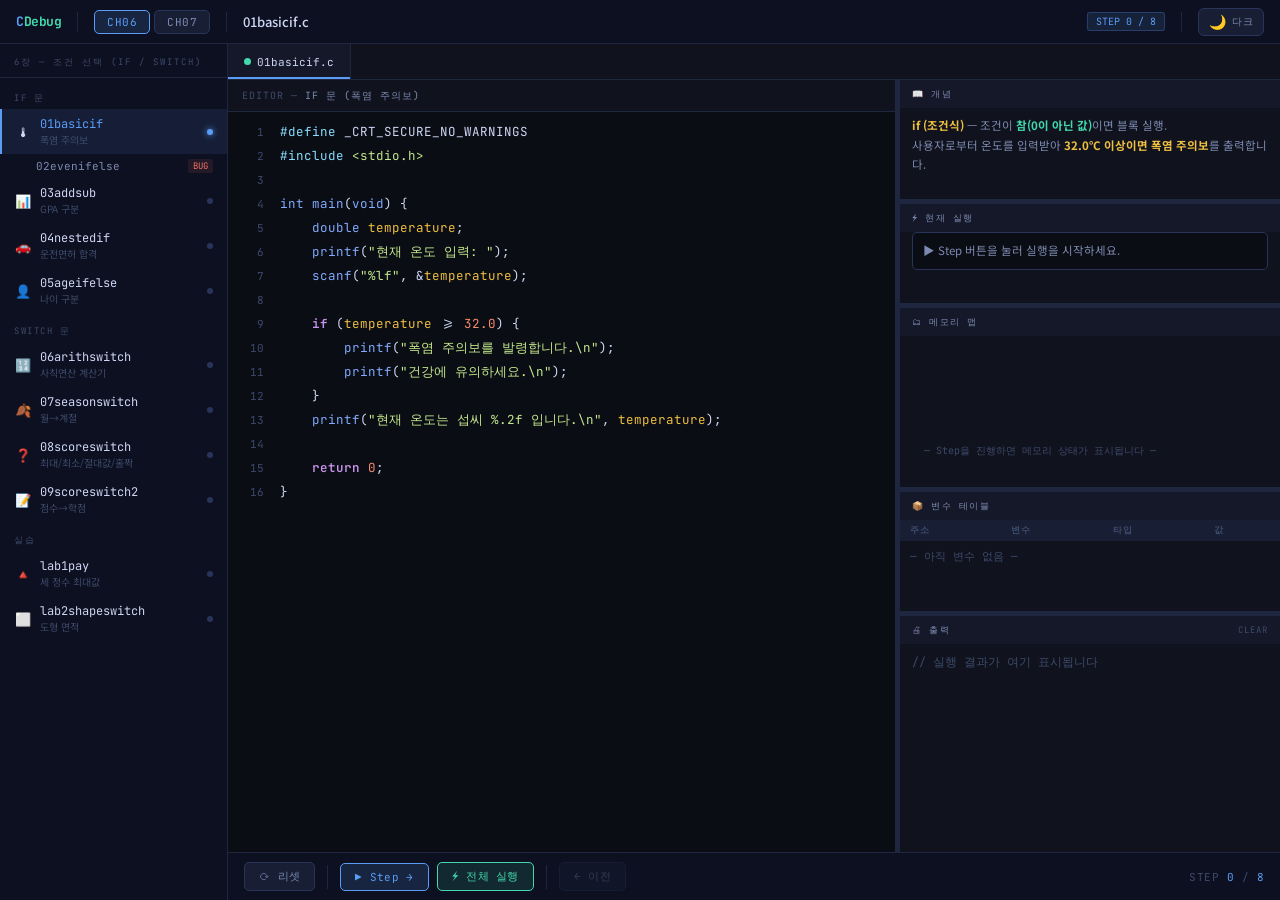
==== index.html @ f49329ee "feat: 7장 반복문 추가, 메모리 맵 synthetic memViz, 규칙 정리 메모리 맵: memViz 없을 때 varState로 synthetic memViz 생성 규칙 정" ====
<!DOCTYPE html>
<html lang="ko" data-theme="dark">
<head>
<meta charset="UTF-8">
<meta name="viewport" content="width=device-width, initial-scale=1.0">
<title>C Debugger — 제어문 / 메모리 학습 도구</title>
<link href="https://fonts.googleapis.com/css2?family=JetBrains+Mono:ital,wght@0,300;0,400;0,600;0,700;1,400&family=Noto+Sans+KR:wght@300;400;500;700&display=swap" rel="stylesheet">
<link rel="stylesheet" href="shared/styles.css">
</head>
<body>

<!-- TOPBAR -->
<div class="topbar">
  <div class="topbar-logo">C<span>Debug</span></div>
  <div class="topbar-sep"></div>
  <div class="chapter-nav">
    <button class="chapter-tab active" data-chapter="ch06" onclick="selectChapter('ch06')">CH06</button>
    <button class="chapter-tab" data-chapter="ch07" onclick="selectChapter('ch07')">CH07</button>
  </div>
  <div class="topbar-sep"></div>
  <span class="topbar-title" id="topTitle">—</span>
  <span class="topbar-badge" id="topBadge">STEP 0 / 0</span>
  <div class="topbar-sep"></div>
  <button class="theme-toggle" id="themeToggle" onclick="toggleTheme()" title="다크/라이트 모드 전환">
    <span class="theme-toggle-icon" id="themeIcon">🌙</span>
    <span id="themeLabel">다크</span>
  </button>
</div>

<div class="layout">

  <!-- SIDEBAR -->
  <aside class="sidebar">
    <div class="sidebar-header" id="sidebarHeader">로드 중…</div>
    <div class="sidebar-scroll" id="sidebarScroll">
      <!-- 동적 생성: debugger.js renderSidebar() -->
    </div>
  </aside>

  <!-- MAIN -->
  <div class="main-area">

    <!-- TAB BAR -->
    <div class="tab-bar" id="tabBar">
      <div class="tab active" id="tabCode">
        <div class="tab-dot" style="background:var(--accent-g)"></div>
        <span id="tabCodeName">—</span>
      </div>
    </div>

    <!-- CONTENT SPLIT -->
    <div class="content-split" id="contentSplit">

      <!-- EDITOR -->
      <div class="editor-pane">
        <div class="pane-header">
          <span class="pane-title">EDITOR — <span class="pane-title-accent" id="editorTitle">—</span></span>
        </div>
        <div class="code-area" id="codeArea"></div>
      </div>

      <!-- VERTICAL RESIZER (에디터 ↔ 우측 패널) -->
      <div class="resizer resizer-v" id="resizerV" title="드래그하여 너비 조절"></div>

      <!-- RIGHT PANE -->
      <div class="right-pane" id="rightPane">

        <!-- CONCEPT -->
        <div class="info-panel resizable-panel" id="panelConcept" data-min="80" data-default="120">
          <div class="info-panel-header">
            <span class="info-panel-title">📖 개념</span>
          </div>
          <div class="info-panel-body">
            <div class="concept-body" id="conceptBody">로드 중…</div>
          </div>
        </div>
        <div class="resizer resizer-h" data-resize="panelConcept" title="드래그하여 높이 조절"></div>

        <!-- EXPLAIN -->
        <div class="info-panel resizable-panel" id="panelExplain" data-min="60" data-default="100">
          <div class="info-panel-header">
            <span class="info-panel-title">⚡ 현재 실행</span>
            <span id="condBadge"></span>
          </div>
          <div class="info-panel-body" style="padding:0">
            <div class="explain-box" id="explainBox">▶ Step 버튼을 눌러 실행을 시작하세요.</div>
          </div>
        </div>
        <div class="resizer resizer-h" data-resize="panelExplain" title="드래그하여 높이 조절"></div>

        <!-- MEMORY VISUALIZER -->
        <div class="info-panel resizable-panel" id="panelMemViz" data-min="80" data-default="180">
          <div class="info-panel-header">
            <span class="info-panel-title">🗂 메모리 맵</span>
            <span id="memVizByteLabel" style="font-family:'JetBrains Mono',monospace;font-size:9px;color:var(--accent-o);letter-spacing:0.5px"></span>
          </div>
          <div class="info-panel-body" style="padding:0">
            <div class="stack-viz-wrap" id="stackVizArea">
              <span style="font-family:'JetBrains Mono',monospace;font-size:10px;color:var(--text3);padding:8px">— Step 진행 시 표시 —</span>
            </div>
          </div>
        </div>
        <div class="resizer resizer-h" data-resize="panelMemViz" title="드래그하여 높이 조절"></div>

        <!-- VARIABLES -->
        <div class="info-panel resizable-panel" id="panelVars" data-min="60" data-default="120">
          <div class="info-panel-header">
            <span class="info-panel-title">📦 변수 테이블</span>
          </div>
          <div class="info-panel-body" style="padding:0">
            <div class="mem-scroll">
              <table class="mem-tbl">
                <thead>
                  <tr><th>주소</th><th>변수</th><th>타입</th><th>값</th></tr>
                </thead>
                <tbody id="memTable"></tbody>
              </table>
            </div>
          </div>
        </div>
        <div class="resizer resizer-h" data-resize="panelVars" title="드래그하여 높이 조절"></div>

        <!-- OUTPUT -->
        <div class="info-panel" style="flex:1;overflow:hidden;display:flex;flex-direction:column;border-bottom:none">
          <div class="info-panel-header" style="flex-shrink:0">
            <span class="info-panel-title">🖨 출력</span>
            <button onclick="clearOutput()" style="background:none;border:none;color:var(--text3);cursor:pointer;font-size:9px;letter-spacing:1px;text-transform:uppercase;font-family:'JetBrains Mono',monospace">CLEAR</button>
          </div>
          <div class="output-scroll" id="outputArea"><span class="output-dim">// 실행 결과가 여기 표시됩니다</span></div>
        </div>

      </div>
    </div>

    <!-- CONTROL BAR -->
    <div class="control-bar">
      <button class="ctrl-btn" onclick="resetDebug()" title="처음부터">⟳ 리셋</button>
      <div class="ctrl-sep"></div>
      <button class="ctrl-btn primary" id="btnStep" onclick="stepForward()">▶ Step →</button>
      <button class="ctrl-btn success" id="btnRun" onclick="runAll()">⚡ 전체 실행</button>
      <div class="ctrl-sep"></div>
      <button class="ctrl-btn" id="btnPrev" onclick="stepBack()" disabled>← 이전</button>
      <div class="step-counter">STEP <span id="stepNum">0</span> / <span id="stepTotal">0</span></div>
    </div>

  </div>
</div>

<script src="shared/debugger.js"></script>
</body>
</html>
---- shared/styles.css ----
/* ═══ DARK THEME (기본) ═══ */
:root,
[data-theme="dark"] {
  --bg:       #0b0d14;
  --bg2:      #10131e;
  --bg3:      #141828;
  --sidebar:  #0d1020;
  --panel:    #13182a;
  --panel2:   #181f35;
  --border:   #1e2640;
  --border2:  #28345a;
  --accent:   #5b9cf6;
  --accent-g: #43d9ad;
  --accent-r: #f47067;
  --accent-y: #f0c040;
  --accent-p: #b77dff;
  --accent-o: #f7965a;
  --text:     #cdd6f4;
  --text2:    #7d8ab0;
  --text3:    #3d4a6a;
  --hl-line:  rgba(91,156,246,0.13);
  --hl-exec:  rgba(67,217,173,0.18);
  --hl-skip:  rgba(244,112,103,0.10);
  --kw:  #c792ea;
  --ty:  #82aaff;
  --st:  #c3e88d;
  --nm:  #f78c6c;
  --cm:  #546e7a;
  --fn:  #82aaff;
  --vr:  #f0c040;
  --pp:  #89ddff;
}

/* ═══ LIGHT THEME ═══ */
[data-theme="light"] {
  --bg:       #f8f9fc;
  --bg2:      #eef1f8;
  --bg3:      #e4e8f2;
  --sidebar:  #e8ecf4;
  --panel:    #f0f3f9;
  --panel2:   #e4e8f2;
  --border:   #d1d8e4;
  --border2:  #c4ccda;
  --accent:   #2563eb;
  --accent-g: #059669;
  --accent-r: #dc2626;
  --accent-y: #b45309;
  --accent-p: #7c3aed;
  --accent-o: #ea580c;
  --text:     #1e293b;
  --text2:    #475569;
  --text3:    #94a3b8;
  --hl-line:  rgba(37,99,235,0.12);
  --hl-exec:  rgba(5,150,105,0.15);
  --hl-skip:  rgba(220,38,38,0.1);
  --kw:  #7c3aed;
  --ty:  #2563eb;
  --st:  #15803d;
  --nm:  #c2410c;
  --cm:  #64748b;
  --fn:  #2563eb;
  --vr:  #b45309;
  --pp:  #0ea5e9;
}
* { margin:0; padding:0; box-sizing:border-box; }

html, body { height:100%; overflow:hidden; }

body {
  background: var(--bg);
  color: var(--text);
  font-family: 'Noto Sans KR', sans-serif;
  display: flex;
  flex-direction: column;
}

/* ═══ TOPBAR ═══ */
.topbar {
  height: 44px;
  background: var(--sidebar);
  border-bottom: 1px solid var(--border);
  display: flex;
  align-items: center;
  padding: 0 16px;
  gap: 16px;
  flex-shrink: 0;
  z-index: 100;
}
.topbar-logo {
  font-family: 'JetBrains Mono', monospace;
  font-size: 13px;
  font-weight: 700;
  color: var(--accent);
  letter-spacing: -0.5px;
}
.topbar-logo span { color: var(--accent-g); }
.topbar-sep { width: 1px; height: 20px; background: var(--border); }
.topbar-title {
  font-size: 13px;
  font-weight: 500;
  color: var(--text);
  flex: 1;
}
.topbar-badge {
  font-family: 'JetBrains Mono', monospace;
  font-size: 10px;
  padding: 2px 8px;
  border-radius: 3px;
  background: rgba(91,156,246,0.12);
  color: var(--accent);
  border: 1px solid rgba(91,156,246,0.25);
}

/* ═══ CHAPTER TABS (Topbar) ═══ */
.chapter-nav {
  display: flex;
  gap: 4px;
}
.chapter-tab {
  font-family: 'JetBrains Mono', monospace;
  font-size: 11px;
  letter-spacing: 0.5px;
  padding: 4px 12px;
  border-radius: 5px;
  border: 1px solid var(--border2);
  background: var(--panel2);
  color: var(--text2);
  cursor: pointer;
  transition: all 0.15s;
}
.chapter-tab:hover {
  background: var(--panel);
  color: var(--text);
  border-color: var(--accent);
}
.chapter-tab.active {
  background: rgba(91,156,246,0.15);
  border-color: var(--accent);
  color: var(--accent);
}

/* theme toggle */
.theme-toggle {
  display: flex;
  align-items: center;
  gap: 6px;
  padding: 4px 10px;
  border-radius: 6px;
  border: 1px solid var(--border2);
  background: var(--panel2);
  color: var(--text2);
  font-family: 'JetBrains Mono', monospace;
  font-size: 10px;
  cursor: pointer;
  transition: all 0.15s;
  letter-spacing: 0.5px;
}
.theme-toggle:hover {
  background: var(--panel);
  color: var(--text);
  border-color: var(--accent);
}
.theme-toggle-icon { font-size: 14px; }

/* ═══ LAYOUT ═══ */
.layout {
  display: flex;
  flex: 1;
  overflow: hidden;
}

/* ═══ SIDEBAR ═══ */
.sidebar {
  width: 228px;
  flex-shrink: 0;
  background: var(--sidebar);
  border-right: 1px solid var(--border);
  display: flex;
  flex-direction: column;
  overflow: hidden;
}
.sidebar-header {
  padding: 12px 14px 8px;
  font-family: 'JetBrains Mono', monospace;
  font-size: 9px;
  letter-spacing: 2px;
  color: var(--text3);
  text-transform: uppercase;
  border-bottom: 1px solid var(--border);
  flex-shrink: 0;
}
.sidebar-scroll { overflow-y: auto; flex: 1; padding: 6px 0; }
.sidebar-scroll::-webkit-scrollbar { width: 3px; }
.sidebar-scroll::-webkit-scrollbar-thumb { background: var(--border2); }

.sidebar-group { margin-bottom: 4px; }
.sidebar-group-label {
  font-family: 'JetBrains Mono', monospace;
  font-size: 9px;
  letter-spacing: 1.5px;
  color: var(--text3);
  text-transform: uppercase;
  padding: 8px 14px 4px;
}

.sidebar-item {
  display: flex;
  align-items: center;
  gap: 8px;
  padding: 7px 14px;
  cursor: pointer;
  transition: background 0.15s;
  position: relative;
}
.sidebar-item:hover { background: rgba(255,255,255,0.04); }
[data-theme="light"] .sidebar-item:hover { background: rgba(0,0,0,0.04); }
.sidebar-item.active {
  background: rgba(91,156,246,0.1);
}
.sidebar-item.active::before {
  content: '';
  position: absolute;
  left: 0; top: 0; bottom: 0;
  width: 2px;
  background: var(--accent);
}
.sidebar-item-icon {
  font-size: 13px;
  min-width: 18px;
  text-align: center;
}
.sidebar-item-info { flex: 1; min-width: 0; }
.sidebar-item-name {
  font-family: 'JetBrains Mono', monospace;
  font-size: 12px;
  color: var(--text);
  white-space: nowrap;
  overflow: hidden;
  text-overflow: ellipsis;
}
.sidebar-item.active .sidebar-item-name { color: var(--accent); }
.sidebar-item-sub {
  font-size: 10px;
  color: var(--text3);
  white-space: nowrap;
  overflow: hidden;
  text-overflow: ellipsis;
}
.sidebar-item-dot {
  width: 6px;
  height: 6px;
  border-radius: 50%;
  background: var(--border2);
  flex-shrink: 0;
}
.sidebar-item.done .sidebar-item-dot { background: var(--accent-g); }
.sidebar-item.active .sidebar-item-dot { background: var(--accent); box-shadow: 0 0 6px var(--accent); }

/* sub-items */
.sidebar-subitem {
  display: flex;
  align-items: center;
  gap: 8px;
  padding: 5px 14px 5px 36px;
  cursor: pointer;
  transition: background 0.15s;
  position: relative;
}
.sidebar-subitem:hover { background: rgba(255,255,255,0.03); }
[data-theme="light"] .sidebar-subitem:hover { background: rgba(0,0,0,0.03); }
.sidebar-subitem.active { background: rgba(91,156,246,0.08); }
.sidebar-subitem.active::before {
  content: '';
  position: absolute;
  left: 0; top: 0; bottom: 0;
  width: 2px;
  background: var(--accent-g);
}
.sidebar-subitem-name {
  font-family: 'JetBrains Mono', monospace;
  font-size: 11px;
  color: var(--text2);
}
.sidebar-subitem.active .sidebar-subitem-name { color: var(--accent-g); }
.sidebar-subitem-tag {
  font-family: 'JetBrains Mono', monospace;
  font-size: 9px;
  padding: 1px 5px;
  border-radius: 2px;
  margin-left: auto;
}

/* ═══ MAIN AREA ═══ */
.main-area {
  flex: 1;
  display: flex;
  flex-direction: column;
  overflow: hidden;
  min-width: 0;
}

/* ═══ TAB BAR ═══ */
.tab-bar {
  height: 36px;
  background: var(--bg2);
  border-bottom: 1px solid var(--border);
  display: flex;
  align-items: stretch;
  flex-shrink: 0;
  overflow-x: auto;
}
.tab-bar::-webkit-scrollbar { height: 0; }
.tab {
  display: flex;
  align-items: center;
  gap: 6px;
  padding: 0 16px;
  font-family: 'JetBrains Mono', monospace;
  font-size: 11px;
  color: var(--text2);
  border-right: 1px solid var(--border);
  cursor: pointer;
  white-space: nowrap;
  transition: background 0.15s;
  position: relative;
}
.tab.active {
  color: var(--text);
  background: var(--bg3);
}
.tab.active::after {
  content: '';
  position: absolute;
  bottom: 0; left: 0; right: 0;
  height: 2px;
  background: var(--accent);
}
.tab-dot { width: 7px; height: 7px; border-radius: 50%; }

/* ═══ CONTENT SPLIT ═══ */
.content-split {
  flex: 1;
  display: flex;
  overflow: hidden;
  position: relative;
}
.editor-pane {
  flex: 1;
  min-width: 200px;
}
.right-pane {
  width: var(--right-pane-width, 380px);
  min-width: 280px;
  max-width: 600px;
  display: flex;
  flex-direction: column;
  overflow: hidden;
  background: var(--bg2);
}

/* ═══ RESIZER ═══ */
.resizer {
  flex-shrink: 0;
  background: var(--border);
  transition: background 0.15s;
}
.resizer:hover, .resizer.active {
  background: var(--accent);
}
.resizer-v {
  width: 4px;
  cursor: col-resize;
}
.resizer-v:hover { width: 6px; margin: 0 -1px; }
.resizer-h {
  height: 4px;
  cursor: row-resize;
  flex-shrink: 0;
}
.resizer-h:hover { height: 6px; margin: 2px 0; }

/* ═══ RESIZABLE PANELS ═══ */
.resizable-panel {
  flex-shrink: 0;
  overflow: hidden;
  display: flex;
  flex-direction: column;
}
.resizable-panel .info-panel-body {
  flex: 1;
  overflow-y: auto;
  min-height: 0;
}

.editor-pane {
  display: flex;
  flex-direction: column;
  border-right: 1px solid var(--border);
  overflow: hidden;
}

/* ═══ EDITOR PANE ═══ */
.pane-header {
  height: 32px;
  background: var(--bg2);
  border-bottom: 1px solid var(--border);
  display: flex;
  align-items: center;
  padding: 0 14px;
  gap: 10px;
  flex-shrink: 0;
}
.pane-title {
  font-family: 'JetBrains Mono', monospace;
  font-size: 10px;
  letter-spacing: 1px;
  color: var(--text3);
  text-transform: uppercase;
}
.pane-title-accent { color: var(--text2); }

.code-area {
  flex: 1;
  overflow-y: auto;
  padding: 8px 0;
  background: var(--bg);
}
.code-area::-webkit-scrollbar { width: 4px; }
.code-area::-webkit-scrollbar-thumb { background: var(--border2); }

.code-line {
  display: flex;
  align-items: stretch;
  min-height: 24px;
  transition: background 0.15s;
  position: relative;
}
.code-line.hl-exec  { background: var(--hl-exec); }
.code-line.hl-skip  { background: var(--hl-skip); }
.code-line.hl-next  { background: var(--hl-line); }

.line-gutter {
  width: 48px;
  flex-shrink: 0;
  display: flex;
  align-items: center;
  justify-content: flex-end;
  padding-right: 12px;
  gap: 6px;
}
.line-num {
  font-family: 'JetBrains Mono', monospace;
  font-size: 11px;
  color: var(--text3);
  user-select: none;
  min-width: 20px;
  text-align: right;
}
.code-line.hl-exec .line-num  { color: var(--accent-g); }
.code-line.hl-next .line-num  { color: var(--accent); }
.code-line.hl-skip .line-num  { color: var(--accent-r); }

.bp-area {
  width: 14px;
  display: flex;
  align-items: center;
  justify-content: center;
}
.exec-arrow {
  width: 14px;
  height: 14px;
  display: none;
  align-items: center;
  justify-content: center;
  font-size: 10px;
}
.code-line.hl-exec .exec-arrow  { display: flex; color: var(--accent-g); }
.code-line.hl-next .exec-arrow  { display: flex; color: var(--accent); }
.code-line.hl-skip .exec-arrow  { display: flex; color: var(--accent-r); }

.line-code {
  flex: 1;
  font-family: 'JetBrains Mono', monospace;
  font-size: 12.5px;
  line-height: 24px;
  padding: 0 14px 0 4px;
  white-space: pre;
  color: var(--text);
}

/* ═══ CALL BADGE ═══ */
.call-badge {
  position: absolute;
  right: 10px;
  top: 50%;
  transform: translateY(-50%);
  font-family: 'JetBrains Mono', monospace;
  font-size: 10px;
  padding: 1px 6px;
  border-radius: 3px;
  pointer-events: none;
}
.call-badge.exec { background: rgba(67,217,173,0.2); color: var(--accent-g); }
.call-badge.skip { background: rgba(244,112,103,0.2); color: var(--accent-r); }
.call-badge.next { background: rgba(91,156,246,0.2); color: var(--accent); }

/* ═══ INFO PANELS ═══ */
.info-panel {
  border-bottom: 1px solid var(--border);
  flex-shrink: 0;
}
.info-panel-header {
  height: 28px;
  background: var(--bg3);
  display: flex;
  align-items: center;
  padding: 0 12px;
  gap: 6px;
  cursor: pointer;
  user-select: none;
}
.info-panel-title {
  font-family: 'JetBrains Mono', monospace;
  font-size: 9px;
  letter-spacing: 1.5px;
  text-transform: uppercase;
  color: var(--text2);
  flex: 1;
}
.info-panel-toggle { font-size: 9px; color: var(--text3); }
.info-panel-body { padding: 8px 0; }

/* ═══ VARIABLES TABLE ═══ */
.var-table {
  width: 100%;
  border-collapse: collapse;
  font-family: 'JetBrains Mono', monospace;
  font-size: 11px;
}
.var-table tr { border-bottom: 1px solid var(--border); }
.var-table tr:last-child { border-bottom: none; }
.var-table td { padding: 5px 12px; vertical-align: middle; }
.var-table td:first-child { color: var(--text3); width: 80px; font-size: 10px; }
.var-table td:nth-child(2) { color: var(--accent-y); font-weight: 600; }
.var-table td:nth-child(3) { color: var(--ty); font-size: 10px; }
.var-table td:last-child  { color: var(--text2); font-size: 10px; }

.var-changed {
  animation: flash-var 0.6s ease;
}
@keyframes flash-var {
  0% { background: rgba(67,217,173,0.3); }
  100% { background: transparent; }
}

/* ═══ MEMORY TABLE ═══ */
.mem-scroll { overflow-y: auto; max-height: 200px; }
.mem-scroll::-webkit-scrollbar { width: 3px; }
.mem-scroll::-webkit-scrollbar-thumb { background: var(--border2); }
.mem-tbl {
  width: 100%;
  border-collapse: collapse;
  font-family: 'JetBrains Mono', monospace;
  font-size: 10.5px;
}
.mem-tbl thead th {
  background: var(--panel2);
  padding: 4px 10px;
  text-align: left;
  font-size: 9px;
  letter-spacing: 1px;
  color: var(--text3);
  text-transform: uppercase;
  position: sticky;
  top: 0;
}
.mem-tbl td { padding: 4px 10px; border-bottom: 1px solid var(--border); }
.mem-tbl tr:last-child td { border-bottom: none; }
.mem-addr-cell { color: var(--accent); }
.mem-name-cell { color: var(--accent-y); }
.mem-val-cell  { color: var(--accent-g); font-weight: 600; }
.mem-type-cell { color: var(--ty); font-size: 10px; }
.mem-val-changed { animation: flash-var 0.6s ease; }

/* ═══ MEMORY MAP (메모리맵 시각화) ═══ */
.mem-map-col {
  min-width: 200px;
  flex-shrink: 0;
  margin-bottom: 8px;
}
.mem-map-label {
  font-family: 'JetBrains Mono', monospace;
  font-size: 9px;
  color: var(--text3);
  letter-spacing: 1.5px;
  text-transform: uppercase;
  margin-bottom: 6px;
  padding-bottom: 4px;
  border-bottom: 1px solid var(--border);
}
.mem-map-hint { font-size: 8px; opacity: 0.8; }
.mem-map-grid {
  display: flex;
  flex-direction: column;
  gap: 4px;
}
.mem-cell-row {
  display: grid;
  grid-template-columns: 70px 52px minmax(0, 1fr) 50px;
  align-items: center;
  gap: 6px;
  padding: 4px 8px;
  background: var(--panel);
  border: 1px solid var(--border2);
  border-radius: 4px;
  font-family: 'JetBrains Mono', monospace;
  font-size: 10px;
  transition: background 0.2s;
}
.mem-cell-row.highlight-row {
  background: rgba(67,217,173,0.15);
  border-color: var(--accent-g);
  box-shadow: 0 0 0 1px rgba(67,217,173,0.3);
}
.mem-cell-addr {
  color: var(--accent);
  font-size: 9px;
  word-break: break-all;
}
.mem-cell-name {
  color: var(--accent-y);
  font-weight: 600;
}
.mem-cell-bytes {
  display: flex;
  flex-wrap: wrap;
  gap: 2px;
}
.mem-byte {
  display: inline-block;
  min-width: 20px;
  padding: 1px 3px;
  background: var(--bg3);
  border-radius: 2px;
  color: var(--accent-o);
  font-size: 9px;
  text-align: center;
}
.mem-cell-row.highlight-row .mem-byte {
  background: rgba(67,217,173,0.2);
  color: var(--accent-g);
}
.mem-cell-val {
  color: var(--accent-g);
  font-weight: 600;
  text-align: right;
  overflow: hidden;
  text-overflow: ellipsis;
  white-space: nowrap;
}

/* ═══ STACK VISUALIZER ═══ */
.stack-viz-wrap {
  padding: 10px 12px 8px;
  display: flex;
  gap: 14px;
  align-items: flex-end;
  min-height: 140px;
  overflow-x: auto;
  overflow-y: auto;
  max-height: 260px;
  position: relative;
}
.stack-viz-wrap::-webkit-scrollbar { width: 3px; height: 3px; }
.stack-viz-wrap::-webkit-scrollbar-thumb { background: var(--border2); }

.stack-col {
  display: flex;
  flex-direction: column-reverse;
  gap: 3px;
  min-width: 120px;
  flex-shrink: 0;
}
.stack-col-label {
  font-family: 'JetBrains Mono', monospace;
  font-size: 9px;
  color: var(--text3);
  letter-spacing: 1.5px;
  text-transform: uppercase;
  margin-bottom: 5px;
  text-align: center;
  border-bottom: 1px solid var(--border);
  padding-bottom: 4px;
}

.stack-frame {
  width: 100%;
  border-radius: 5px;
  overflow: hidden;
  border: 1px solid var(--border2);
  animation: frame-in 0.35s cubic-bezier(0.34, 1.56, 0.64, 1);
  position: relative;
}
@keyframes frame-in {
  from { opacity: 0; transform: scaleY(0.3) translateY(8px); transform-origin: bottom; }
  to   { opacity: 1; transform: scaleY(1)   translateY(0);   transform-origin: bottom; }
}
.stack-frame.releasing {
  animation: frame-out 0.35s ease forwards;
  transform-origin: top;
}
@keyframes frame-out {
  from { opacity: 1; transform: scaleY(1);   max-height: 200px; }
  to   { opacity: 0; transform: scaleY(0.1); max-height: 0; }
}

.frame-header {
  font-family: 'JetBrains Mono', monospace;
  font-size: 9px;
  font-weight: 700;
  letter-spacing: 0.8px;
  text-transform: uppercase;
  padding: 4px 8px;
  display: flex;
  justify-content: space-between;
  align-items: center;
}
.frame-fn-main  { background: rgba(91,156,246,0.22);  color: var(--accent);   border-bottom: 1px solid rgba(91,156,246,0.3); }
.frame-fn-call  { background: rgba(183,125,255,0.22); color: var(--accent-p); border-bottom: 1px solid rgba(183,125,255,0.3);}
.frame-fn-free  { background: rgba(244,112,103,0.15); color: var(--accent-r); }

.frame-row {
  display: flex;
  align-items: center;
  padding: 3px 8px;
  border-top: 1px solid var(--border);
  gap: 5px;
  background: var(--panel);
  transition: background 0.2s;
}
.frame-row.highlight-row {
  background: rgba(67,217,173,0.12);
  animation: row-flash 0.6s ease;
}
@keyframes row-flash {
  0%   { background: rgba(67,217,173,0.4); }
  100% { background: rgba(67,217,173,0.12); }
}
.frame-row-name {
  font-family: 'JetBrains Mono', monospace;
  font-size: 10px;
  color: var(--accent-y);
  min-width: 36px;
}
.frame-row-type {
  font-family: 'JetBrains Mono', monospace;
  font-size: 9px;
  color: var(--ty);
  min-width: 30px;
}
.frame-row-val {
  font-family: 'JetBrains Mono', monospace;
  font-size: 10px;
  color: var(--accent-g);
  font-weight: 600;
  flex: 1;
  text-align: right;
  overflow: hidden;
  text-overflow: ellipsis;
  white-space: nowrap;
  max-width: 80px;
}
.frame-row-bytes {
  font-family: 'JetBrains Mono', monospace;
  font-size: 9px;
  color: var(--accent-o);
  text-align: right;
  background: rgba(247,150,90,0.1);
  padding: 1px 4px;
  border-radius: 2px;
  flex-shrink: 0;
}
.frame-ret-row {
  display: flex;
  justify-content: space-between;
  padding: 2px 8px;
  background: var(--bg);
  border-top: 1px dashed var(--border2);
}
.frame-ret-label { font-family: 'JetBrains Mono', monospace; font-size: 9px; color: var(--text3); }
.frame-ret-val   { font-family: 'JetBrains Mono', monospace; font-size: 9px; color: var(--accent-r); }
.frame-addr-row {
  display: flex;
  justify-content: space-between;
  padding: 2px 8px 3px;
  background: var(--panel2);
  border-top: 1px solid var(--border);
}
.frame-addr-label { font-family: 'JetBrains Mono', monospace; font-size: 9px; color: var(--text3); }
.frame-addr-val   { font-family: 'JetBrains Mono', monospace; font-size: 9px; color: var(--accent); }
.frame-total-row {
  display: flex;
  justify-content: space-between;
  padding: 2px 8px;
  background: rgba(247,150,90,0.06);
  border-top: 1px solid var(--border);
}
.frame-total-label { font-family: 'JetBrains Mono', monospace; font-size: 9px; color: var(--text3); }
.frame-total-val   { font-family: 'JetBrains Mono', monospace; font-size: 9px; color: var(--accent-o); font-weight: 700; }

/* released banner */
.released-banner {
  font-family: 'JetBrains Mono', monospace;
  font-size: 9px;
  color: var(--accent-r);
  background: rgba(244,112,103,0.08);
  border: 1px dashed rgba(244,112,103,0.3);
  border-radius: 4px;
  padding: 4px 8px;
  text-align: center;
  letter-spacing: 0.5px;
  animation: frame-in 0.3s ease;
}

/* heap block */
.heap-block {
  width: 100%;
  border-radius: 5px;
  border: 1px solid rgba(247,150,90,0.45);
  background: rgba(247,150,90,0.06);
  overflow: hidden;
  animation: frame-in 0.35s cubic-bezier(0.34, 1.56, 0.64, 1);
}
.heap-block.freed {
  border-color: rgba(244,112,103,0.35);
  background: rgba(244,112,103,0.04);
  opacity: 0.7;
}
.heap-header {
  font-family: 'JetBrains Mono', monospace;
  font-size: 9px;
  font-weight: 700;
  padding: 4px 8px;
  background: rgba(247,150,90,0.18);
  color: var(--accent-o);
  display: flex;
  justify-content: space-between;
  border-bottom: 1px solid rgba(247,150,90,0.2);
}
.heap-header.freed-header {
  background: rgba(244,112,103,0.18);
  color: var(--accent-r);
}
.heap-row {
  display: flex;
  align-items: center;
  padding: 3px 8px;
  border-top: 1px solid var(--border);
  gap: 5px;
  background: var(--panel);
}
.heap-row-name  { font-family: 'JetBrains Mono', monospace; font-size: 10px; color: var(--accent-o); min-width: 40px; }
.heap-row-val   { font-family: 'JetBrains Mono', monospace; font-size: 10px; color: var(--accent-g); font-weight:600; flex:1; text-align:right; overflow:hidden; text-overflow:ellipsis; white-space:nowrap; max-width:80px; }
.heap-row-bytes { font-family: 'JetBrains Mono', monospace; font-size: 9px; color: var(--accent-o); background:rgba(247,150,90,0.1); padding:1px 4px; border-radius:2px; flex-shrink:0; }
.heap-addr-row {
  padding: 2px 8px 3px;
  background: var(--panel2);
  border-top: 1px solid var(--border);
  font-family: 'JetBrains Mono', monospace;
  font-size: 9px;
  color: var(--accent);
}

/* pointer connector */
.ptr-connector {
  display: flex;
  align-items: center;
  justify-content: center;
  flex-direction: column;
  gap: 2px;
  flex-shrink: 0;
}
.ptr-line {
  width: 24px;
  height: 2px;
  background: var(--accent);
  position: relative;
}
.ptr-line::after {
  content: '▶';
  position: absolute;
  right: -8px;
  top: -6px;
  font-size: 10px;
  color: var(--accent);
}
.ptr-label {
  font-family: 'JetBrains Mono', monospace;
  font-size: 9px;
  color: var(--accent);
  letter-spacing: 0.5px;
}
.ptr-dangling .ptr-line { background: var(--accent-r); }
.ptr-dangling .ptr-line::after { color: var(--accent-r); }
.ptr-dangling .ptr-label { color: var(--accent-r); }

/* viz empty state */
.viz-empty {
  display: flex;
  flex-direction: column;
  align-items: center;
  justify-content: center;
  width: 100%;
  padding: 20px 12px;
  gap: 8px;
}
.viz-empty-icon { font-size: 22px; }
.viz-empty-text { font-family: 'JetBrains Mono', monospace; font-size: 10px; color: var(--accent-g); }
.viz-empty-sub  { font-family: 'JetBrains Mono', monospace; font-size: 9px; color: var(--text3); text-align: center; line-height: 1.6; }

/* ═══ CALL STACK ═══ */
.callstack-item {
  display: flex;
  align-items: center;
  gap: 8px;
  padding: 5px 12px;
  font-family: 'JetBrains Mono', monospace;
  font-size: 11px;
}
.callstack-item.active { background: rgba(91,156,246,0.07); }
.cs-num { color: var(--text3); width: 16px; text-align: right; font-size: 10px; }
.cs-fn  { color: var(--fn); }
.cs-line { color: var(--text3); font-size: 10px; margin-left: auto; }

/* ═══ OUTPUT ═══ */
.output-scroll {
  flex: 1;
  overflow-y: auto;
  padding: 8px 12px;
  font-family: 'JetBrains Mono', monospace;
  font-size: 11.5px;
  color: var(--accent-g);
  line-height: 1.8;
  min-height: 60px;
}
.output-scroll::-webkit-scrollbar { width: 3px; }
.output-scroll::-webkit-scrollbar-thumb { background: var(--border2); }
.output-line { display: block; }
.output-dim { color: var(--text3); }
.output-skip { color: var(--accent-r); text-decoration: line-through; opacity: 0.5; font-size: 10px; }

/* ═══ CONTROL BAR ═══ */
.control-bar {
  height: 48px;
  background: var(--sidebar);
  border-top: 1px solid var(--border);
  display: flex;
  align-items: center;
  padding: 0 16px;
  gap: 8px;
  flex-shrink: 0;
}
.ctrl-btn {
  display: flex;
  align-items: center;
  gap: 6px;
  padding: 6px 14px;
  border-radius: 5px;
  border: 1px solid var(--border2);
  background: var(--panel2);
  color: var(--text2);
  font-family: 'JetBrains Mono', monospace;
  font-size: 11px;
  cursor: pointer;
  transition: all 0.15s;
  letter-spacing: 0.3px;
}
.ctrl-btn:hover { background: var(--panel); color: var(--text); border-color: var(--accent); }
.ctrl-btn:active { transform: scale(0.97); }
.ctrl-btn.primary {
  background: rgba(91,156,246,0.15);
  border-color: var(--accent);
  color: var(--accent);
}
.ctrl-btn.primary:hover { background: rgba(91,156,246,0.25); }
.ctrl-btn.success {
  background: rgba(67,217,173,0.12);
  border-color: var(--accent-g);
  color: var(--accent-g);
}
.ctrl-btn.success:hover { background: rgba(67,217,173,0.22); }
.ctrl-btn:disabled {
  opacity: 0.35;
  cursor: not-allowed;
  transform: none;
}
.ctrl-sep { width: 1px; height: 24px; background: var(--border); margin: 0 4px; }
.step-counter {
  margin-left: auto;
  font-family: 'JetBrains Mono', monospace;
  font-size: 11px;
  color: var(--text3);
  letter-spacing: 0.5px;
}
.step-counter span { color: var(--accent); }

/* ═══ EXPLAIN BOX ═══ */
.explain-box {
  margin: 0 12px 8px;
  padding: 8px 10px;
  background: var(--bg);
  border: 1px solid var(--border2);
  border-radius: 5px;
  font-size: 11.5px;
  color: var(--text2);
  line-height: 1.6;
  min-height: 38px;
}
.explain-box b { color: var(--accent-y); }
.explain-box .e-exec { color: var(--accent-g); }
.explain-box .e-skip { color: var(--accent-r); }
.explain-box .e-cond { color: var(--accent-p); }

/* ═══ SYNTAX ═══ */
.kw { color: var(--kw); font-weight: 600; }
.ty { color: var(--ty); }
.st { color: var(--st); }
.nm { color: var(--nm); }
.cm { color: var(--cm); font-style: italic; }
.fn-c { color: var(--fn); }
.vr { color: var(--vr); }
.pp { color: var(--pp); }
.lbl { color: var(--accent-y); font-weight: 700; }
.op-c { color: var(--pp); }

/* ═══ CONCEPT CARD ═══ */
.concept-header {
  padding: 10px 12px 6px;
  font-family: 'JetBrains Mono', monospace;
  font-size: 9px;
  letter-spacing: 1.5px;
  text-transform: uppercase;
  color: var(--text3);
}
.concept-body {
  padding: 0 12px 10px;
  font-size: 11.5px;
  color: var(--text2);
  line-height: 1.7;
}
.concept-body b { color: var(--accent-y); }
.concept-body code {
  font-family: 'JetBrains Mono', monospace;
  font-size: 11px;
  color: var(--kw);
  background: var(--panel2);
  padding: 1px 5px;
  border-radius: 3px;
}
.concept-body .g { color: var(--accent-g); }
.concept-body .r { color: var(--accent-r); }

/* ═══ CONDITION BADGE ═══ */
.cond-badge {
  display: inline-flex;
  align-items: center;
  gap: 4px;
  font-family: 'JetBrains Mono', monospace;
  font-size: 10px;
  padding: 2px 8px;
  border-radius: 3px;
}
.cond-true  { background: rgba(67,217,173,0.15); color: var(--accent-g); }
.cond-false { background: rgba(244,112,103,0.15); color: var(--accent-r); }

/* ═══ MISC ═══ */
.flex-1 { flex: 1; }
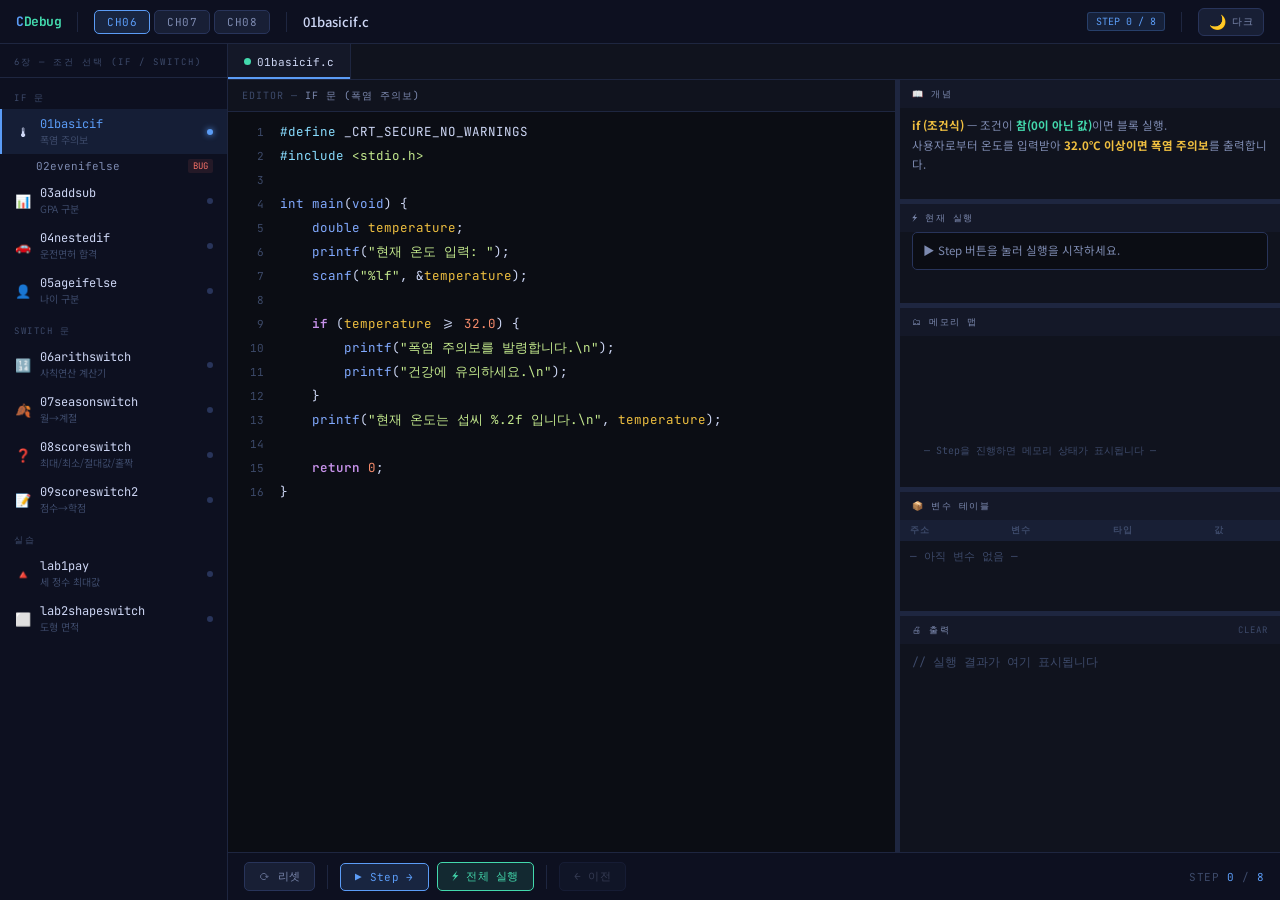
==== commit 11b53825: "8장 배열 시각화 HTML·source08·CH08 네비 연결 Made-with: Cursor" ====
--- a/index.html
+++ b/index.html
@@ -16,6 +16,7 @@
   <div class="chapter-nav">
     <button class="chapter-tab active" data-chapter="ch06" onclick="selectChapter('ch06')">CH06</button>
     <button class="chapter-tab" data-chapter="ch07" onclick="selectChapter('ch07')">CH07</button>
+    <button class="chapter-tab" data-chapter="ch08" onclick="selectChapter('ch08')">CH08</button>
   </div>
   <div class="topbar-sep"></div>
   <span class="topbar-title" id="topTitle">—</span>
--- a/shared/styles.css
+++ b/shared/styles.css
@@ -29,6 +29,7 @@
   --fn:  #82aaff;
   --vr:  #f0c040;
   --pp:  #89ddff;
+  --right-pane-width: 380px;
 }
 
 /* ═══ LIGHT THEME ═══ */
@@ -212,6 +213,14 @@
   transition: background 0.15s;
   position: relative;
 }
+a.sidebar-item {
+  text-decoration: none;
+  color: inherit;
+  box-sizing: border-box;
+}
+a.sidebar-item:visited {
+  color: inherit;
+}
 .sidebar-item:hover { background: rgba(255,255,255,0.04); }
 [data-theme="light"] .sidebar-item:hover { background: rgba(0,0,0,0.04); }
 .sidebar-item.active {
